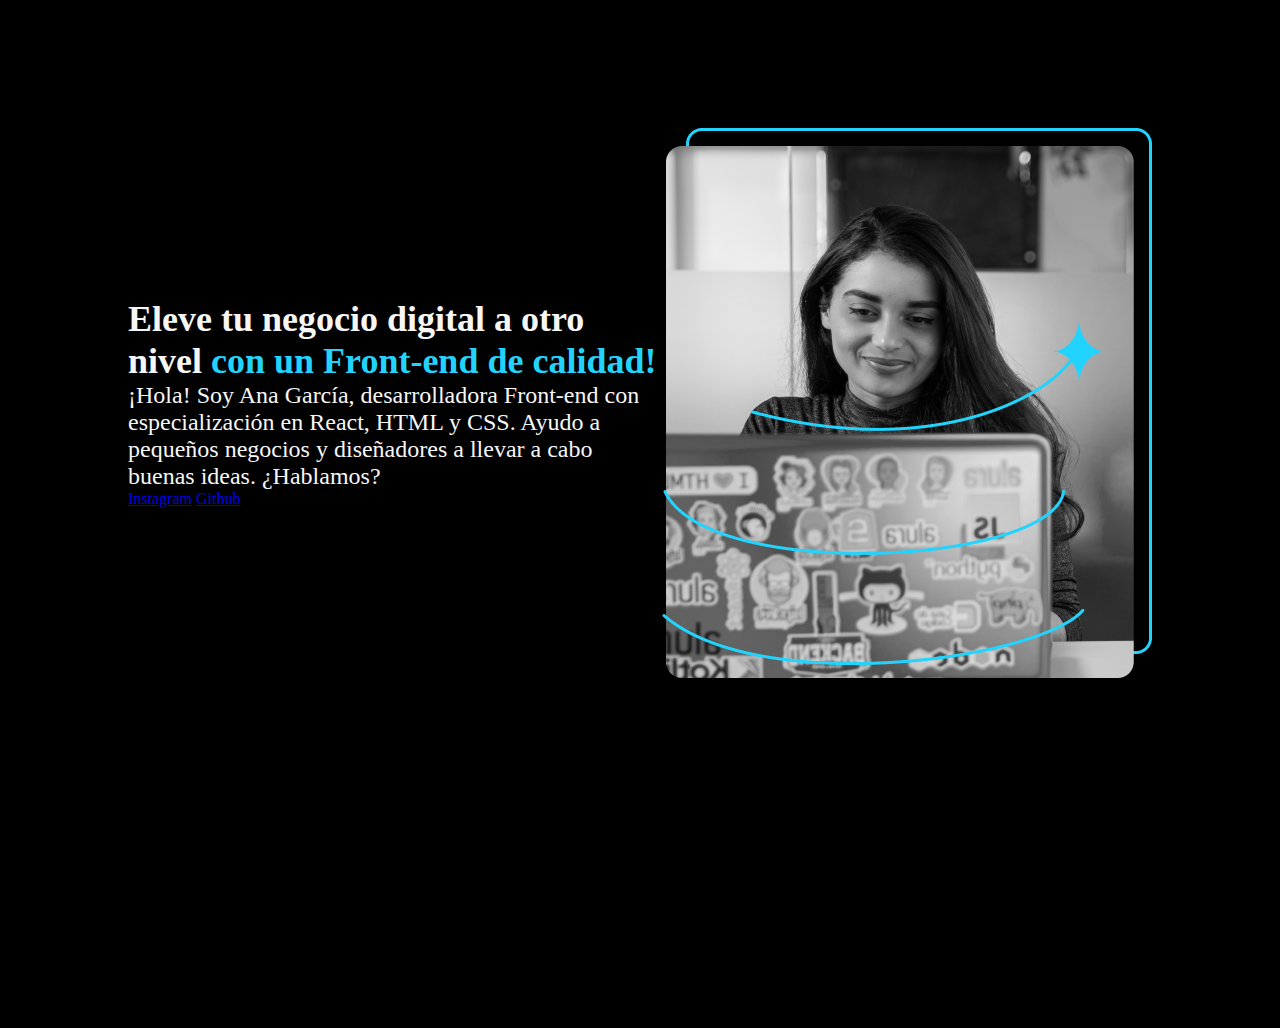
==== Portafolio/index.html @ ea43a12b "Add section classes presentacion, presentacion__contenido, presentacion__contenido__titulo, presenta" ====
<!DOCTYPE html>
<html lang="es-mx">
<head>
    <meta charset="UTF-8">
    <meta name="viewport" content="width=device-width, initial-scale=1.0">
    <title>Portafolio</title>
    <link rel="stylesheet" href="style.css">
</head>
<body>
    <header></header>
    <main class="presentacion">
        <section class="presentacion__contenido">
            <h1 class="presentacion__contenido__titulo">
                Eleve tu negocio digital a otro nivel
                <strong class="titulo-destaque">con un Front-end de calidad!
                </strong>
            </h1>
            <p class="presentacion__contenido__texto">¡Hola! Soy Ana García, desarrolladora Front-end con 
                especialización en React, HTML y CSS. Ayudo a pequeños
                negocios y diseñadores a llevar a cabo buenas ideas.
                ¿Hablamos?
            </p>
                <a href="https://www.instagram.com/">Instagram</a>
                <a href="https://www.github.com/">Github</a>
            </section>
            <img src="Imagem.png" alt="Imagen de Ana García trabajando">
    </main>
    <footer></footer>
</body>
</html>
---- Portafolio/style.css ----
*{
    padding: 0;
    margin: 0;
}

body {
    background-color: #000000;
    color: #f6f6f6;
    height: 100vh;
    box-sizing: border-box;
}



.titulo-destaque{
    color: #22D4FD;
}

.presentacion{
    display: flex;
    align-items: center;
    margin: 10%;
    justify-content: space-between;
}

.presentacion__contenido{
    width: 615px;
}

.presentacion__contenido__titulo{
    font-size: 36px;
}

.presentacion__contenido__texto{
    font-size: 24px;
}
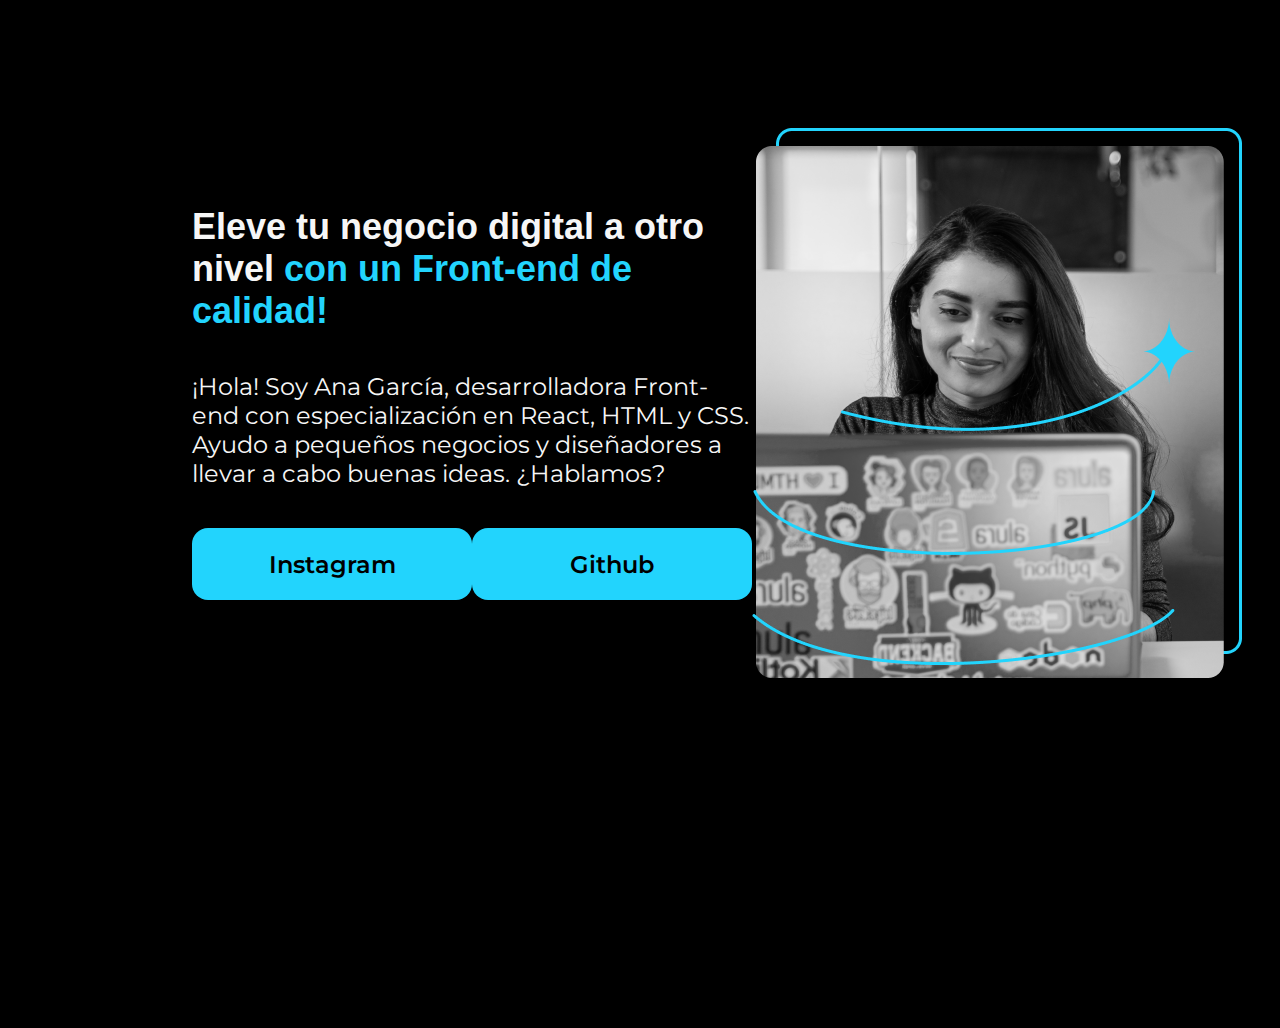
==== commit 22474fda: "Add bottons and style them" ====
--- a/Portafolio/index.html
+++ b/Portafolio/index.html
@@ -19,11 +19,14 @@
                 especialización en React, HTML y CSS. Ayudo a pequeños
                 negocios y diseñadores a llevar a cabo buenas ideas.
                 ¿Hablamos?
+
             </p>
-                <a href="https://www.instagram.com/">Instagram</a>
-                <a href="https://www.github.com/">Github</a>
-            </section>
-            <img src="Imagem.png" alt="Imagen de Ana García trabajando">
+            <div class="presentacion__enlaces">
+                <a class="presentacion__enlaces__link" href="https://www.instagram.com/">Instagram</a>
+                <a class="presentacion__enlaces__link" href="https://www.github.com/">Github</a>
+            </div>
+        </section>
+        <img src="Imagem.png" alt="Imagen de Ana García trabajando">
     </main>
     <footer></footer>
 </body>
--- a/Portafolio/style.css
+++ b/Portafolio/style.css
@@ -1,3 +1,5 @@
+@import url('https://fonts.googleapis.com/css2?family=Krona+One&family=Montserrat:ital,wght@0,100..900;1,100..900&display=swap');
+
 *{
     padding: 0;
     margin: 0;
@@ -10,8 +12,6 @@
     box-sizing: border-box;
 }
 
-
-
 .titulo-destaque{
     color: #22D4FD;
 }
@@ -19,18 +19,42 @@
 .presentacion{
     display: flex;
     align-items: center;
-    margin: 10%;
+    margin: 10% 15%;
     justify-content: space-between;
 }
 
 .presentacion__contenido{
     width: 615px;
+    display: flex;
+    flex-direction: column;
+    gap: 40px;
 }
 
 .presentacion__contenido__titulo{
     font-size: 36px;
+    font-family: "krona-one", sans-serif;
 }
 
 .presentacion__contenido__texto{
+    font-family: "Montserrat", sans-serif;
     font-size: 24px;
+}
+
+.presentacion__enlaces{
+    display: flex;
+    justify-content: space-between;
+
+}
+
+.presentacion__enlaces__link{
+    width: 280px;
+    background-color: #22D4FD;
+    text-align: center;
+    padding: 21.5px 0;
+    border-radius: 16px;
+    font-family: "Montserrat", sans-serif;
+    font-size: 24px;
+    font-weight: 600;
+    text-decoration: none;
+    color: #000000;
 }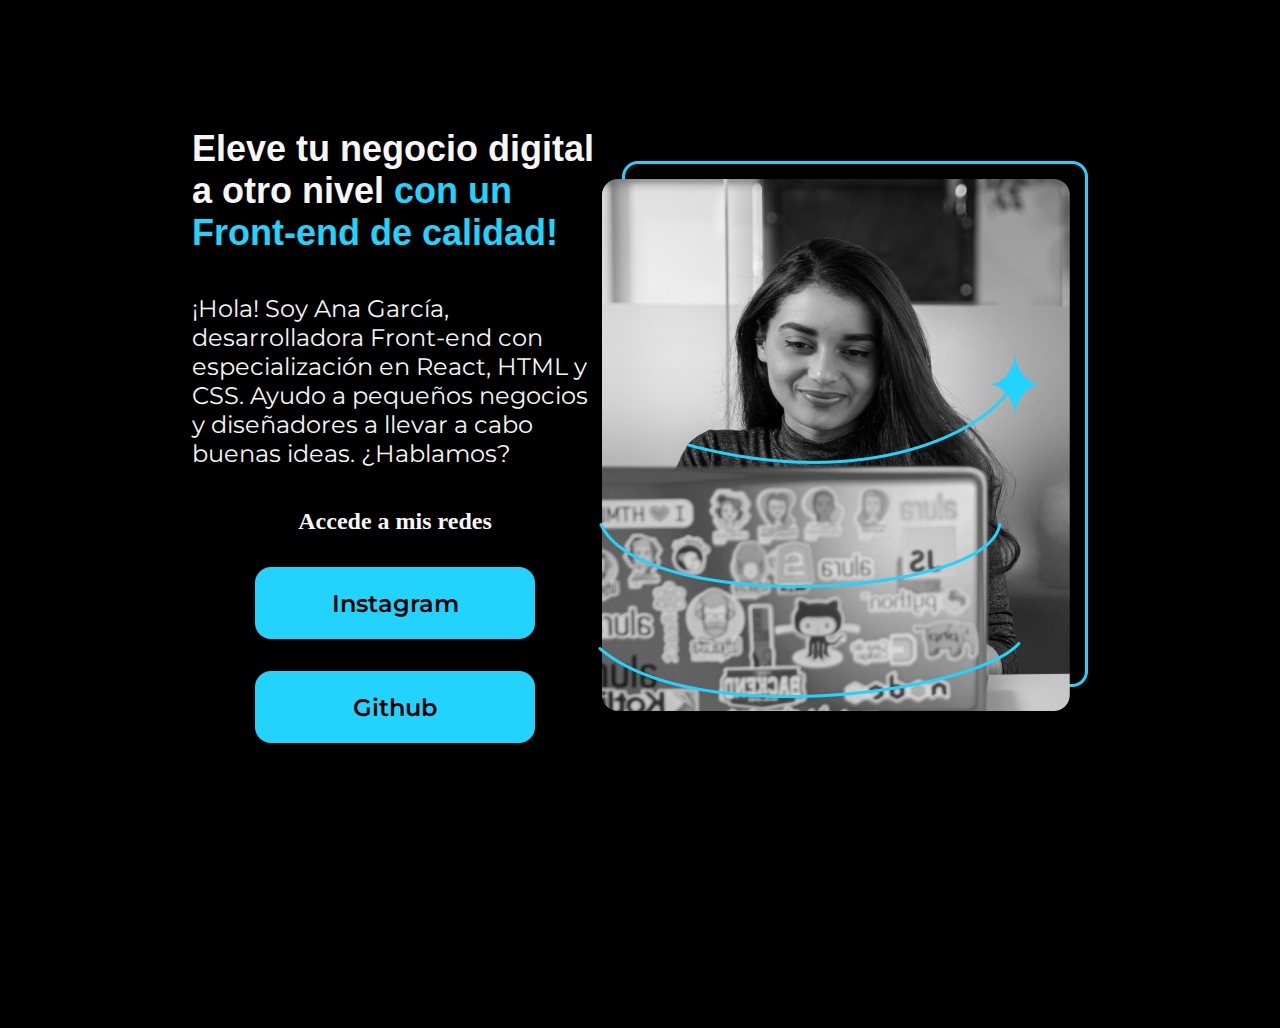
==== commit 02dcd3aa: "Put buttons in column" ====
--- a/Portafolio/index.html
+++ b/Portafolio/index.html
@@ -22,6 +22,7 @@
 
             </p>
             <div class="presentacion__enlaces">
+                <h2 class="presentacion__enlaces__subtitulo">Accede a mis redes</h2>
                 <a class="presentacion__enlaces__link" href="https://www.instagram.com/">Instagram</a>
                 <a class="presentacion__enlaces__link" href="https://www.github.com/">Github</a>
             </div>
--- a/Portafolio/style.css
+++ b/Portafolio/style.css
@@ -43,7 +43,9 @@
 .presentacion__enlaces{
     display: flex;
     justify-content: space-between;
-
+    flex-direction: column;
+    align-items: center;
+    gap: 32px;
 }
 
 .presentacion__enlaces__link{
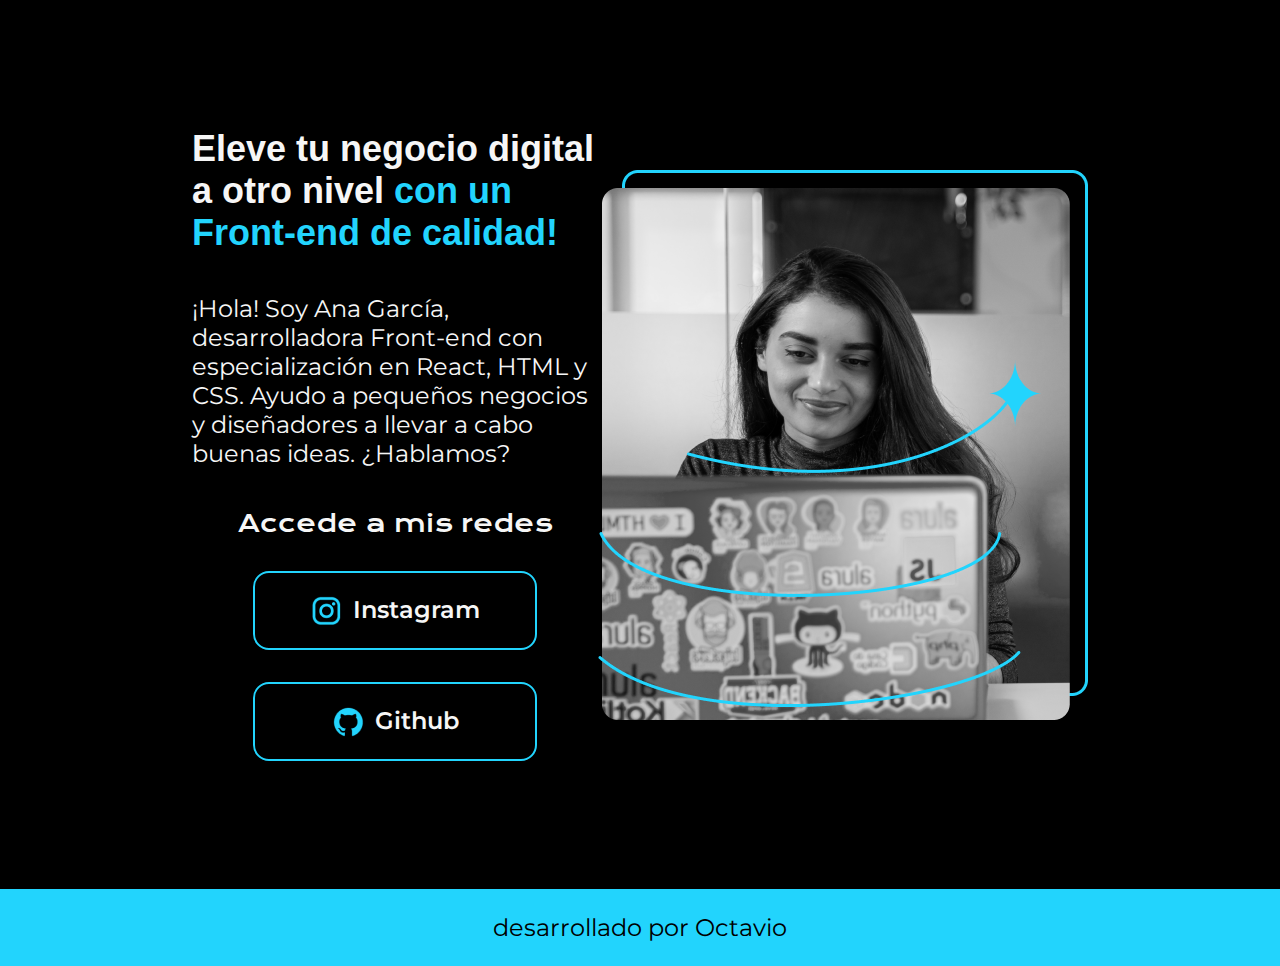
==== commit 184aa35b: "Add assets, add footer, and add hover to change bottons" ====
--- a/Portafolio/index.html
+++ b/Portafolio/index.html
@@ -23,12 +23,18 @@
             </p>
             <div class="presentacion__enlaces">
                 <h2 class="presentacion__enlaces__subtitulo">Accede a mis redes</h2>
-                <a class="presentacion__enlaces__link" href="https://www.instagram.com/">Instagram</a>
-                <a class="presentacion__enlaces__link" href="https://www.github.com/">Github</a>
+                <a class="presentacion__enlaces__link" href="https://www.instagram.com/">
+                    <img src="./assets/instagram.png">
+                    Instagram</a>
+                <a class="presentacion__enlaces__link" href="https://www.github.com/">
+                    <img src="./assets/github.png">
+                    Github</a>
             </div>
         </section>
-        <img src="Imagem.png" alt="Imagen de Ana García trabajando">
+        <img src="./assets/Imagem.png" alt="Imagen de Ana García trabajando">
     </main>
-    <footer></footer>
+    <footer class="footer">
+        <p>desarrollado por Octavio</p> 
+    </footer>
 </body>
 </html>--- a/Portafolio/style.css
+++ b/Portafolio/style.css
@@ -8,7 +8,6 @@
 body {
     background-color: #000000;
     color: #f6f6f6;
-    height: 100vh;
     box-sizing: border-box;
 }
 
@@ -48,9 +47,14 @@
     gap: 32px;
 }
 
+.presentacion__enlaces__subtitulo{
+    font-family: 'krona One', sans-serif;
+    font-family: 24px;
+    font-weight: 400;
+}
+
 .presentacion__enlaces__link{
     width: 280px;
-    background-color: #22D4FD;
     text-align: center;
     padding: 21.5px 0;
     border-radius: 16px;
@@ -58,5 +62,24 @@
     font-size: 24px;
     font-weight: 600;
     text-decoration: none;
+    color: #f6f6f6;
+    border: 2px solid #22D4FD;
+    display: flex;
+    justify-content: center;
+    gap: 10px;
+}
+
+.presentacion__enlaces__link:hover{
+    background-color: #272727;
+    cursor: pointer;
+}
+
+.footer{
+    background-color: #22D4FD;
+    padding: 24px;
     color: #000000;
+    text-align: center;
+    font-family: 'Montserrat', sans-serif;
+    font-size: 24px;
+    font-weight: 400;
 }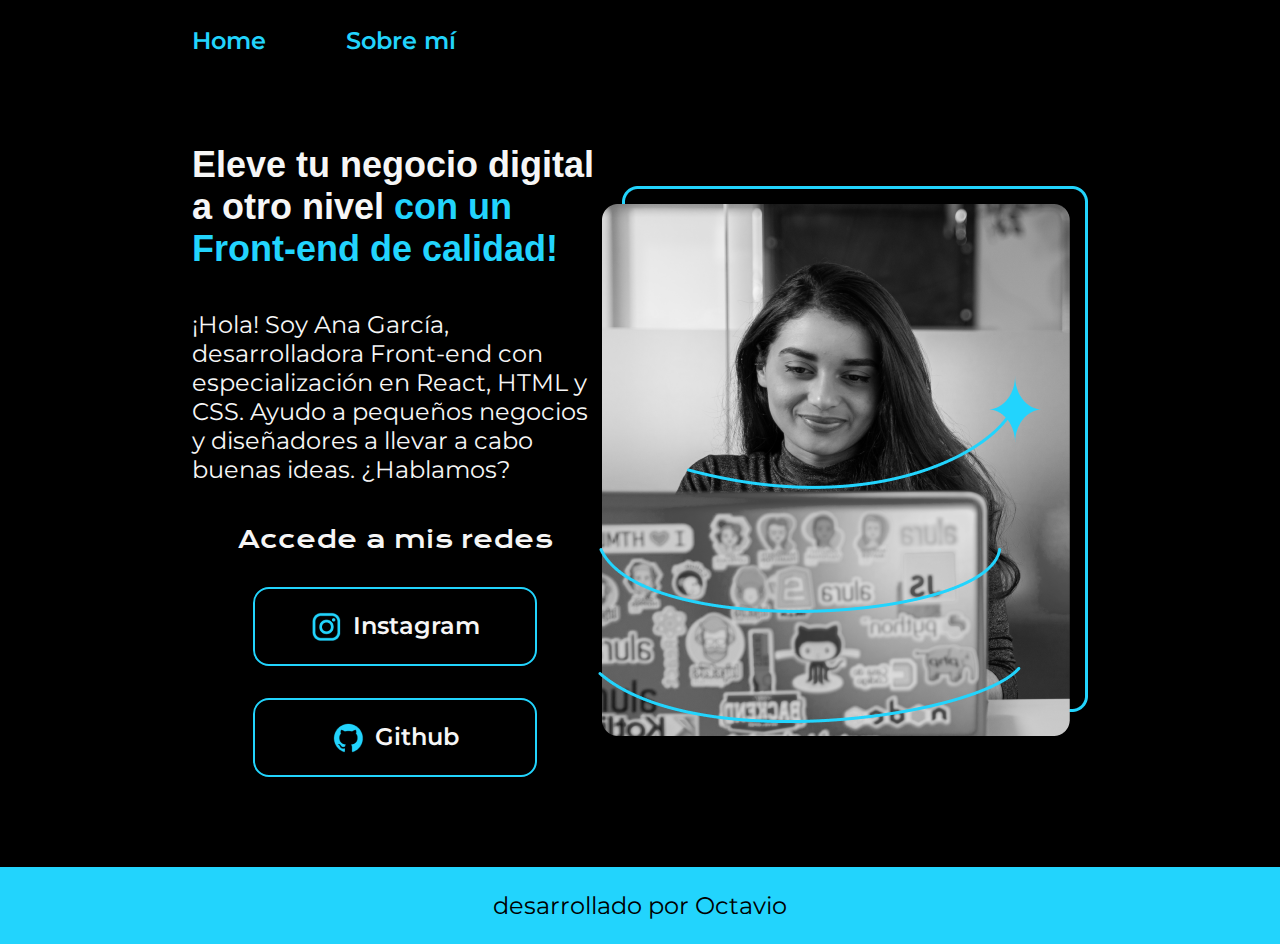
==== commit 06db3046: "Add header, add crea a folder for styles, and creat a the page about.html" ====
--- a/Portafolio/index.html
+++ b/Portafolio/index.html
@@ -4,10 +4,15 @@
     <meta charset="UTF-8">
     <meta name="viewport" content="width=device-width, initial-scale=1.0">
     <title>Portafolio</title>
-    <link rel="stylesheet" href="style.css">
+    <link rel="stylesheet" href="./styles/style.css">
 </head>
 <body>
-    <header></header>
+    <header class="header">
+        <nav class="header__menu">
+            <a class="header__menu__link" href="index.html">Home</a>
+            <a class="header__menu__link" href="about.html">Sobre mí</a>
+        </nav>
+    </header>
     <main class="presentacion">
         <section class="presentacion__contenido">
             <h1 class="presentacion__contenido__titulo">
--- a/Portafolio/styles/style.css
+++ b/Portafolio/styles/style.css
@@ -0,0 +1,102 @@
+@import url('https://fonts.googleapis.com/css2?family=Krona+One&family=Montserrat:ital,wght@0,100..900;1,100..900&display=swap');
+
+*{
+    padding: 0;
+    margin: 0;
+}
+
+body {
+    background-color: #000000;
+    color: #f6f6f6;
+    box-sizing: border-box;
+}
+
+.header{
+    padding: 2% 0% 0% 15%;;
+}
+
+.header__menu{
+    display: flex;
+    gap: 80px;
+}
+
+.header__menu__link{
+    font-family: 'Montserrat', sans-serif;
+    font-size: 24px;
+    font-weight: 600;
+    color: #22D4FD;
+    text-decoration: none
+}
+
+.presentacion{
+    display: flex;
+    align-items: center;
+    padding: 7% 15%;
+    justify-content: space-between;
+}
+
+.presentacion__contenido{
+    width: 615px;
+    display: flex;
+    flex-direction: column;
+    gap: 40px;
+}
+
+.presentacion__contenido__titulo{
+    font-size: 36px;
+    font-family: "krona-one", sans-serif;
+}
+
+.titulo-destaque{
+    color: #22D4FD;
+}
+
+.presentacion__contenido__texto{
+    font-family: "Montserrat", sans-serif;
+    font-size: 24px;
+}
+
+.presentacion__enlaces{
+    display: flex;
+    justify-content: space-between;
+    flex-direction: column;
+    align-items: center;
+    gap: 32px;
+}
+
+.presentacion__enlaces__subtitulo{
+    font-family: 'krona One', sans-serif;
+    font-family: 24px;
+    font-weight: 400;
+}
+
+.presentacion__enlaces__link{
+    width: 280px;
+    text-align: center;
+    padding: 21.5px 0;
+    border-radius: 16px;
+    font-family: "Montserrat", sans-serif;
+    font-size: 24px;
+    font-weight: 600;
+    text-decoration: none;
+    color: #f6f6f6;
+    border: 2px solid #22D4FD;
+    display: flex;
+    justify-content: center;
+    gap: 10px;
+}
+
+.presentacion__enlaces__link:hover{
+    background-color: #272727;
+    cursor: pointer;
+}
+
+.footer{
+    background-color: #22D4FD;
+    padding: 24px;
+    color: #000000;
+    text-align: center;
+    font-family: 'Montserrat', sans-serif;
+    font-size: 24px;
+    font-weight: 400;
+}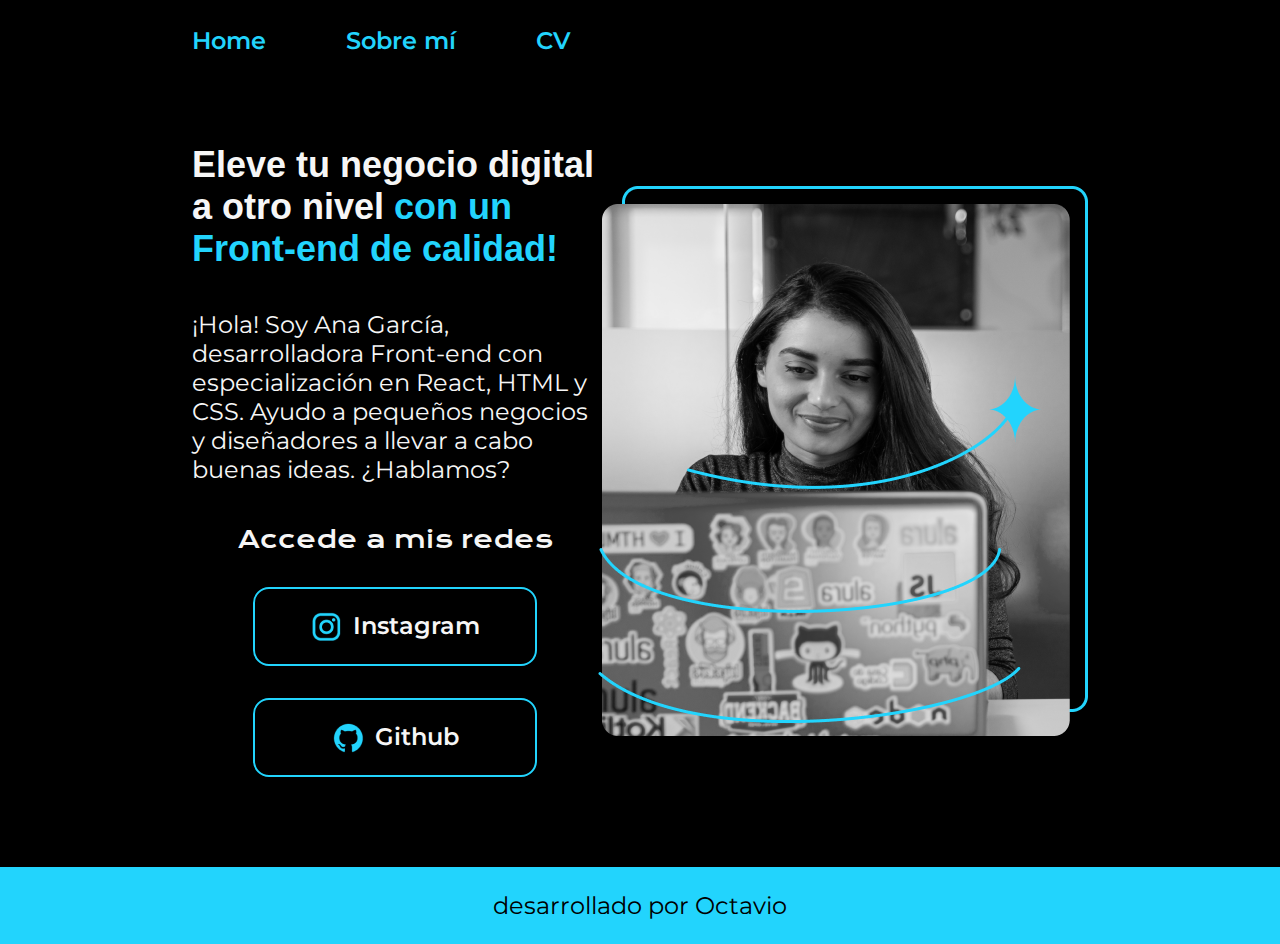
==== commit 9ada732d: "Add page curriculum.html (CV)" ====
--- a/Portafolio/index.html
+++ b/Portafolio/index.html
@@ -11,6 +11,7 @@
         <nav class="header__menu">
             <a class="header__menu__link" href="index.html">Home</a>
             <a class="header__menu__link" href="about.html">Sobre mí</a>
+            <a class="header__menu__link" href="curriculum.html">CV</a>
         </nav>
     </header>
     <main class="presentacion">
@@ -36,7 +37,7 @@
                     Github</a>
             </div>
         </section>
-        <img src="./assets/Imagem.png" alt="Imagen de Ana García trabajando">
+        <img src="./assets/Imagen.png" alt="Imagen de Ana García trabajando">
     </main>
     <footer class="footer">
         <p>desarrollado por Octavio</p> 
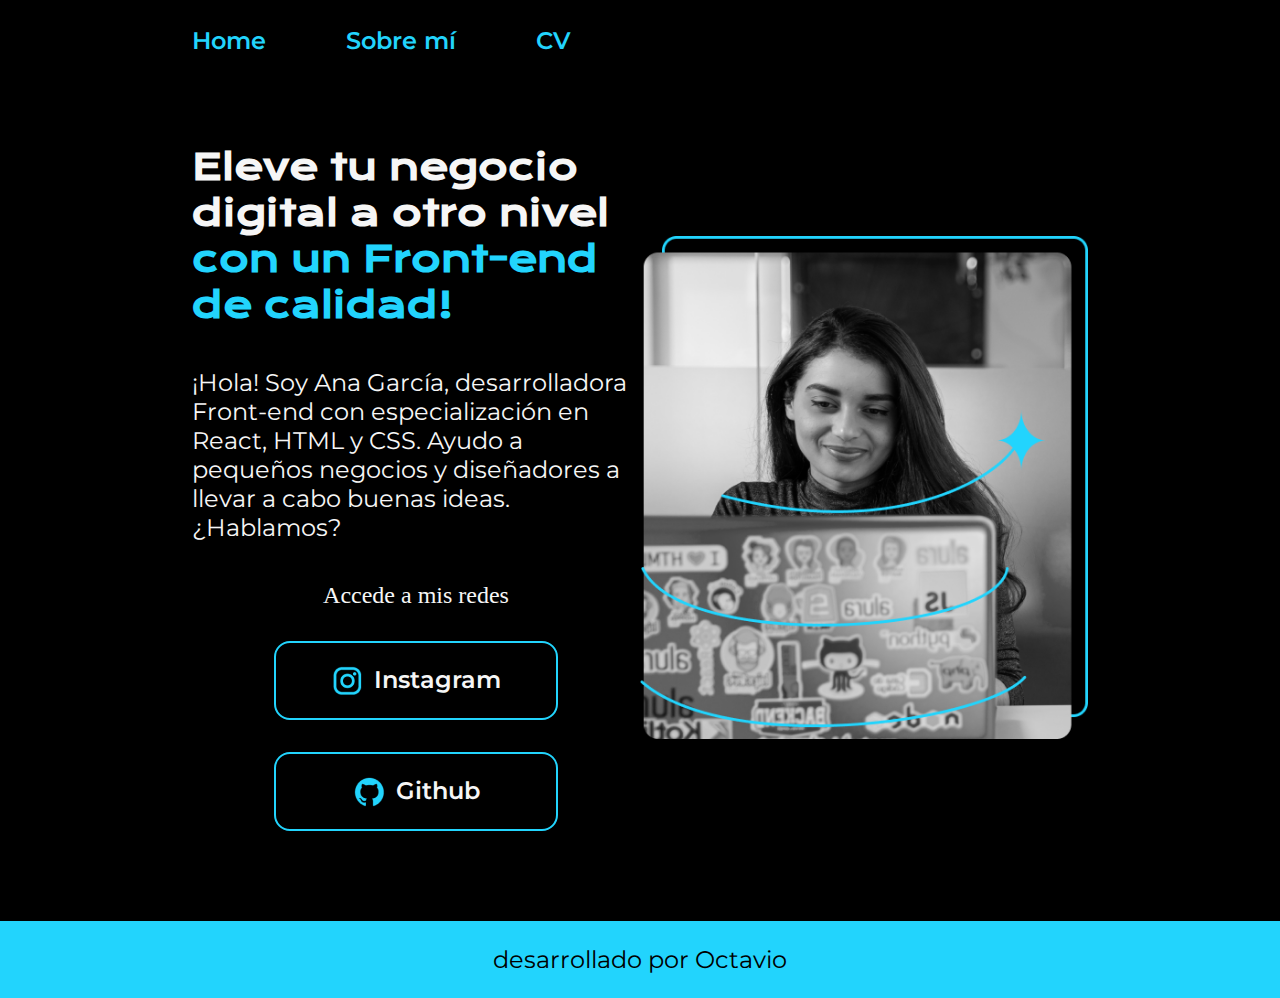
==== commit 189a7773: "Add image to a class and change width of image to relative size in %" ====
--- a/Portafolio/index.html
+++ b/Portafolio/index.html
@@ -37,7 +37,7 @@
                     Github</a>
             </div>
         </section>
-        <img src="./assets/Imagen.png" alt="Imagen de Ana García trabajando">
+        <img class="presentacion__imagen" src="./assets/Imagen.png" alt="Imagen de Ana García trabajando">
     </main>
     <footer class="footer">
         <p>desarrollado por Octavio</p> 
--- a/Portafolio/styles/style.css
+++ b/Portafolio/styles/style.css
@@ -1,4 +1,14 @@
 @import url('https://fonts.googleapis.com/css2?family=Krona+One&family=Montserrat:ital,wght@0,100..900;1,100..900&display=swap');
+
+:root {
+    --color-primario: #000000;
+    --color-secundario: #F6F6F6;
+    --color-terciario: #22D4FD;
+    --color-hover: #272727;
+
+    --fuente-krona: 'Krona One', sans-serif;
+    --fuente-montserrat: 'Montserrat', sans-serif;
+}
 
 *{
     padding: 0;
@@ -6,8 +16,8 @@
 }
 
 body {
-    background-color: #000000;
-    color: #f6f6f6;
+    background-color: var(--color-primario);
+    color: var(--color-secundario);
     box-sizing: border-box;
 }
 
@@ -22,9 +32,9 @@
 
 .header__menu__link{
     font-family: 'Montserrat', sans-serif;
-    font-size: 24px;
+    font-size: 1.5rem;
     font-weight: 600;
-    color: #22D4FD;
+    color: var(--color-terciario);
     text-decoration: none
 }
 
@@ -43,17 +53,17 @@
 }
 
 .presentacion__contenido__titulo{
-    font-size: 36px;
-    font-family: "krona-one", sans-serif;
+    font-size: 2.25rem;
+    font-family: var(--fuente-krona);
 }
 
 .titulo-destaque{
-    color: #22D4FD;
+    color: var(--color-terciario);
 }
 
 .presentacion__contenido__texto{
-    font-family: "Montserrat", sans-serif;
-    font-size: 24px;
+    font-family: var(--fuente-montserrat);
+    font-size: 1.5rem;
 }
 
 .presentacion__enlaces{
@@ -65,8 +75,8 @@
 }
 
 .presentacion__enlaces__subtitulo{
-    font-family: 'krona One', sans-serif;
-    font-family: 24px;
+    font-family: var(--fuente-kronay);
+    font-family: 1.5rem;
     font-weight: 400;
 }
 
@@ -75,28 +85,32 @@
     text-align: center;
     padding: 21.5px 0;
     border-radius: 16px;
-    font-family: "Montserrat", sans-serif;
-    font-size: 24px;
+    font-family: var(--fuente-montserrat);
+    font-size: 1.5rem;
     font-weight: 600;
     text-decoration: none;
-    color: #f6f6f6;
-    border: 2px solid #22D4FD;
+    color: var(--color-secundario);
+    border: 2px solid var(--color-terciario);
     display: flex;
     justify-content: center;
     gap: 10px;
 }
 
 .presentacion__enlaces__link:hover{
-    background-color: #272727;
+    background-color: var(--color-hover);
     cursor: pointer;
 }
 
+.presentacion__imagen{
+    width: 50%;
+}
+
 .footer{
-    background-color: #22D4FD;
+    background-color: var(--color-terciario);
     padding: 24px;
-    color: #000000;
+    color: var(--color-primario);
     text-align: center;
-    font-family: 'Montserrat', sans-serif;
-    font-size: 24px;
+    font-family: var(--fuente-montserrat);
+    font-size: 1.5rem;
     font-weight: 400;
 }